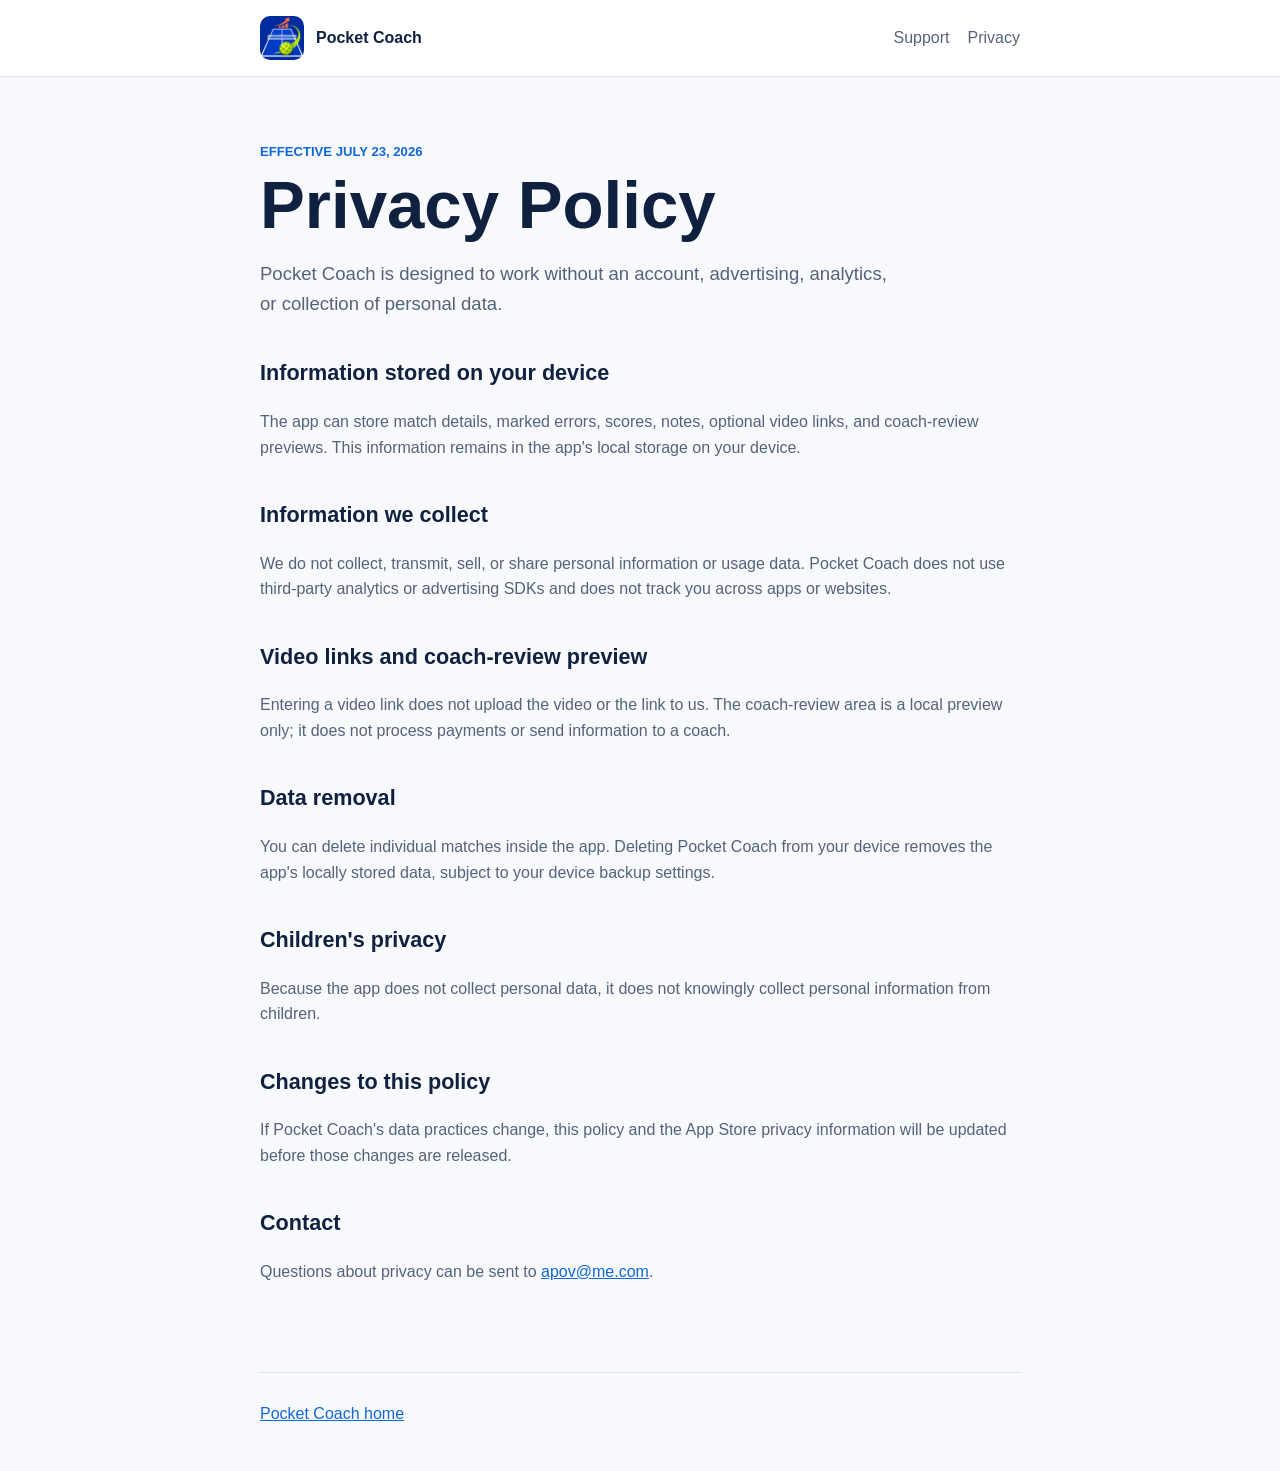
==== privacy.html @ d2ca0618 "Publish Pocket Coach support site" ====
<!doctype html>
<html lang="en">
<head>
  <meta charset="utf-8">
  <meta name="viewport" content="width=device-width, initial-scale=1">
  <meta name="description" content="Privacy policy for the Pocket Coach iOS app.">
  <title>Privacy Policy - Pocket Coach</title>
  <link rel="icon" type="image/png" sizes="32x32" href="assets/favicon-32.png">
  <link rel="apple-touch-icon" href="assets/apple-touch-icon.png">
  <link rel="stylesheet" href="styles.css">
</head>
<body>
  <header><div class="nav"><a class="brand" href="index.html"><img src="assets/apple-touch-icon.png" alt="">Pocket Coach</a><nav aria-label="Main navigation"><a href="support.html">Support</a><a href="privacy.html" aria-current="page">Privacy</a></nav></div></header>
  <main>
    <div class="eyebrow">Effective July 23, 2026</div>
    <h1>Privacy Policy</h1>
    <p class="lead">Pocket Coach is designed to work without an account, advertising, analytics, or collection of personal data.</p>

    <h2>Information stored on your device</h2>
    <p>The app can store match details, marked errors, scores, notes, optional video links, and coach-review previews. This information remains in the app's local storage on your device.</p>

    <h2>Information we collect</h2>
    <p>We do not collect, transmit, sell, or share personal information or usage data. Pocket Coach does not use third-party analytics or advertising SDKs and does not track you across apps or websites.</p>

    <h2>Video links and coach-review preview</h2>
    <p>Entering a video link does not upload the video or the link to us. The coach-review area is a local preview only; it does not process payments or send information to a coach.</p>

    <h2>Data removal</h2>
    <p>You can delete individual matches inside the app. Deleting Pocket Coach from your device removes the app's locally stored data, subject to your device backup settings.</p>

    <h2>Children's privacy</h2>
    <p>Because the app does not collect personal data, it does not knowingly collect personal information from children.</p>

    <h2>Changes to this policy</h2>
    <p>If Pocket Coach's data practices change, this policy and the App Store privacy information will be updated before those changes are released.</p>

    <h2>Contact</h2>
    <p>Questions about privacy can be sent to <a href="mailto:apov@me.com">apov@me.com</a>.</p>
  </main>
  <footer><a href="index.html">Pocket Coach home</a></footer>
</body>
</html>
---- styles.css ----
:root {
  color-scheme: light dark;
  --ink: #10213f;
  --muted: #54637a;
  --paper: #f7f9fc;
  --surface: #ffffff;
  --blue: #1267d6;
  --lime: #9fe31a;
  --coral: #ff6b5c;
  --line: #dce3ed;
}

* { box-sizing: border-box; }

body {
  margin: 0;
  background: var(--paper);
  color: var(--ink);
  font-family: -apple-system, BlinkMacSystemFont, "Segoe UI", sans-serif;
  line-height: 1.6;
}

a { color: var(--blue); }

header {
  border-bottom: 1px solid var(--line);
  background: var(--surface);
}

.nav, main, footer {
  width: min(760px, calc(100% - 40px));
  margin: 0 auto;
}

.nav {
  min-height: 76px;
  display: flex;
  align-items: center;
  justify-content: space-between;
  gap: 20px;
}

.brand {
  display: flex;
  align-items: center;
  gap: 12px;
  color: var(--ink);
  font-weight: 750;
  text-decoration: none;
}

.brand img { width: 44px; height: 44px; border-radius: 10px; }
.nav nav { display: flex; gap: 18px; }
.nav nav a { color: var(--muted); text-decoration: none; }

main { padding: 64px 0 72px; }

.eyebrow {
  color: var(--blue);
  font-size: 0.82rem;
  font-weight: 750;
  text-transform: uppercase;
}

h1 { margin: 8px 0 16px; font-size: clamp(2.2rem, 8vw, 4.2rem); line-height: 1.05; }
h2 { margin-top: 38px; font-size: 1.35rem; }
p, li { color: var(--muted); }
.lead { max-width: 640px; font-size: 1.16rem; }

.actions { display: flex; gap: 12px; margin-top: 28px; flex-wrap: wrap; }
.button {
  display: inline-flex;
  align-items: center;
  min-height: 44px;
  padding: 9px 16px;
  border: 1px solid var(--blue);
  border-radius: 6px;
  background: var(--blue);
  color: white;
  font-weight: 650;
  text-decoration: none;
}
.button.secondary { background: transparent; color: var(--blue); }

.feature-list {
  margin: 48px 0 0;
  padding: 28px 0;
  border-top: 1px solid var(--line);
  border-bottom: 1px solid var(--line);
  display: grid;
  grid-template-columns: repeat(3, 1fr);
  gap: 24px;
}
.feature-list strong { display: block; margin-bottom: 5px; }
.feature-list span { color: var(--muted); }

.notice {
  margin: 28px 0;
  padding: 16px 18px;
  border-left: 4px solid var(--lime);
  background: var(--surface);
}

footer { padding: 28px 0 44px; border-top: 1px solid var(--line); color: var(--muted); }

@media (max-width: 620px) {
  .nav { align-items: flex-start; padding: 15px 0; flex-direction: column; }
  .nav nav { padding-bottom: 4px; }
  main { padding-top: 44px; }
  .feature-list { grid-template-columns: 1fr; }
}

@media (prefers-color-scheme: dark) {
  :root {
    --ink: #f4f7fc;
    --muted: #b2bfd1;
    --paper: #0e1624;
    --surface: #151f30;
    --blue: #65a5ff;
    --line: #2d3a4f;
  }
}
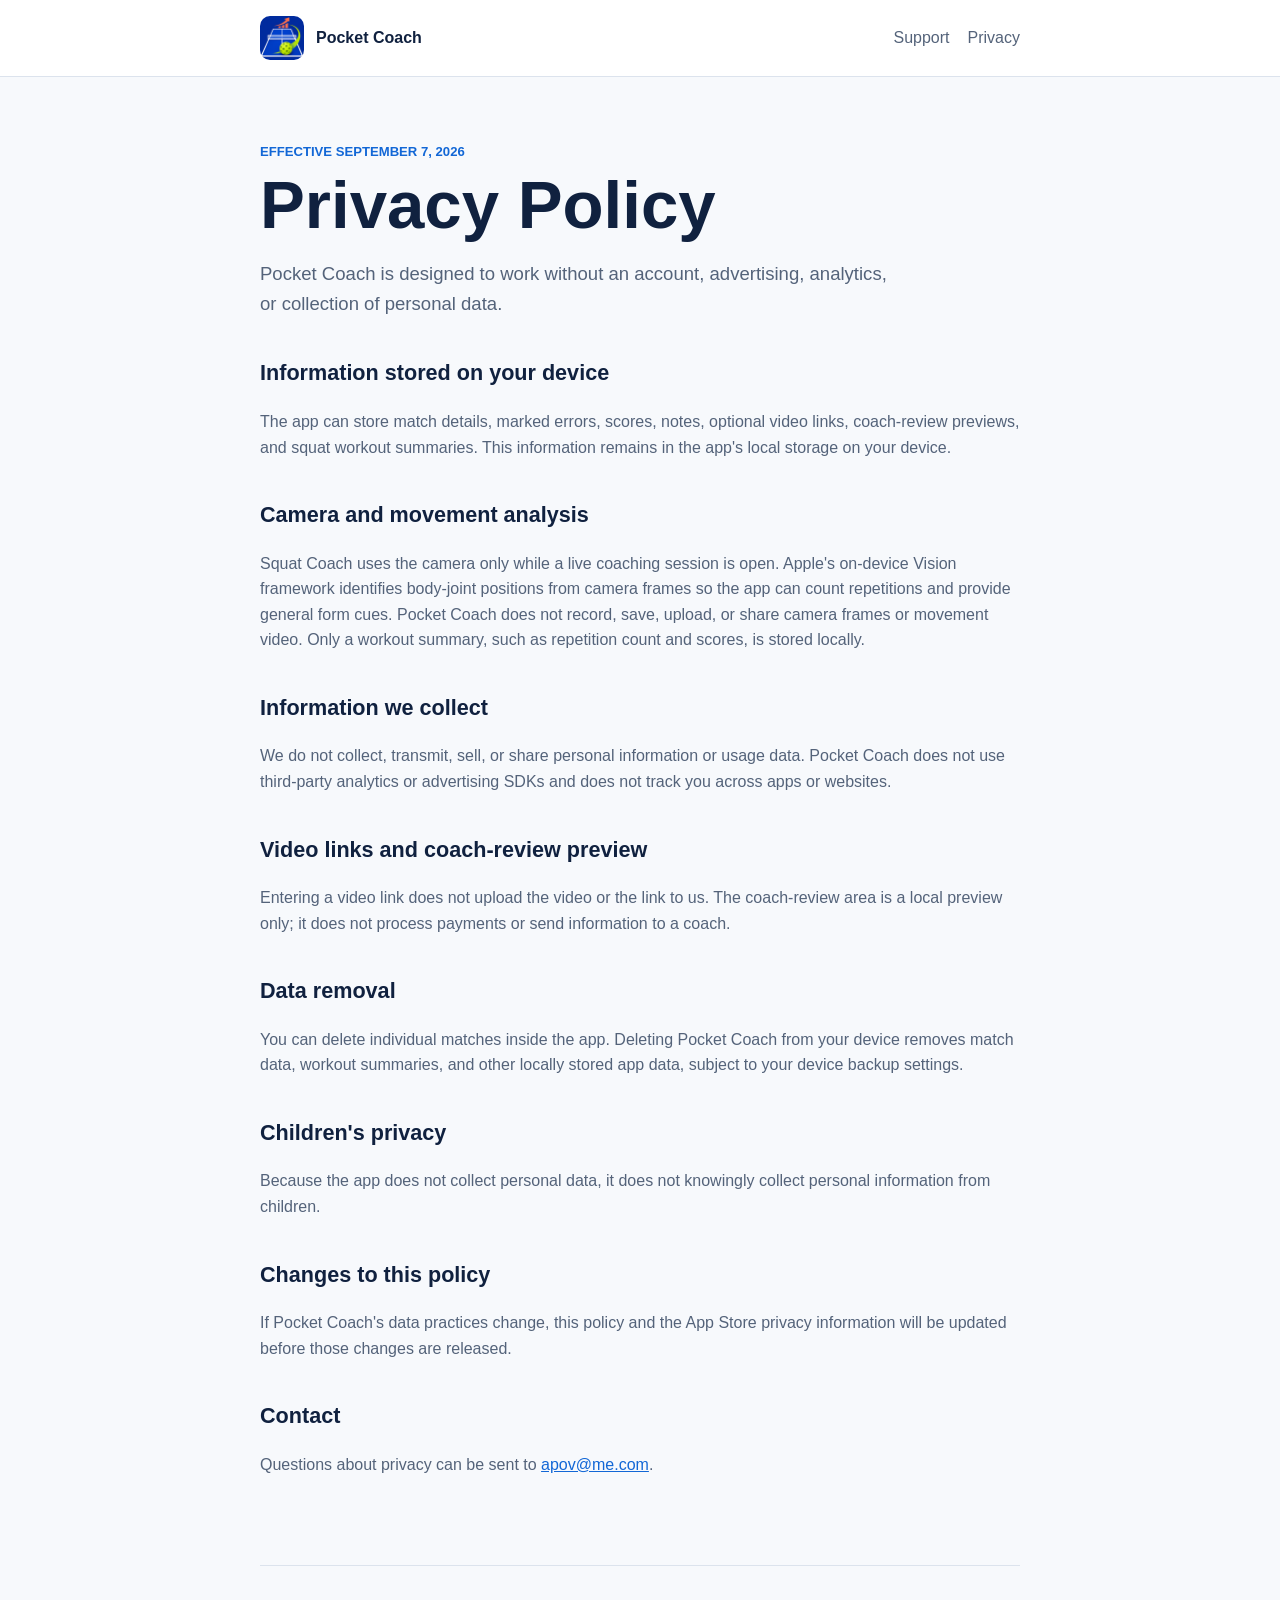
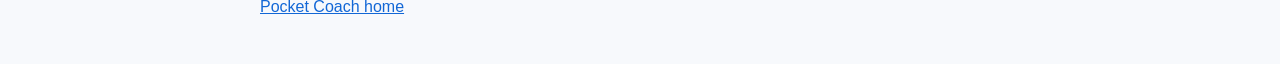
==== commit b67b7943: "Document on-device movement analysis" ====
--- a/privacy.html
+++ b/privacy.html
@@ -12,12 +12,15 @@
 <body>
   <header><div class="nav"><a class="brand" href="index.html"><img src="assets/apple-touch-icon.png" alt="">Pocket Coach</a><nav aria-label="Main navigation"><a href="support.html">Support</a><a href="privacy.html" aria-current="page">Privacy</a></nav></div></header>
   <main>
-    <div class="eyebrow">Effective July 23, 2026</div>
+    <div class="eyebrow">Effective September 7, 2026</div>
     <h1>Privacy Policy</h1>
     <p class="lead">Pocket Coach is designed to work without an account, advertising, analytics, or collection of personal data.</p>
 
     <h2>Information stored on your device</h2>
-    <p>The app can store match details, marked errors, scores, notes, optional video links, and coach-review previews. This information remains in the app's local storage on your device.</p>
+    <p>The app can store match details, marked errors, scores, notes, optional video links, coach-review previews, and squat workout summaries. This information remains in the app's local storage on your device.</p>
+
+    <h2>Camera and movement analysis</h2>
+    <p>Squat Coach uses the camera only while a live coaching session is open. Apple's on-device Vision framework identifies body-joint positions from camera frames so the app can count repetitions and provide general form cues. Pocket Coach does not record, save, upload, or share camera frames or movement video. Only a workout summary, such as repetition count and scores, is stored locally.</p>
 
     <h2>Information we collect</h2>
     <p>We do not collect, transmit, sell, or share personal information or usage data. Pocket Coach does not use third-party analytics or advertising SDKs and does not track you across apps or websites.</p>
@@ -26,7 +29,7 @@
     <p>Entering a video link does not upload the video or the link to us. The coach-review area is a local preview only; it does not process payments or send information to a coach.</p>
 
     <h2>Data removal</h2>
-    <p>You can delete individual matches inside the app. Deleting Pocket Coach from your device removes the app's locally stored data, subject to your device backup settings.</p>
+    <p>You can delete individual matches inside the app. Deleting Pocket Coach from your device removes match data, workout summaries, and other locally stored app data, subject to your device backup settings.</p>
 
     <h2>Children's privacy</h2>
     <p>Because the app does not collect personal data, it does not knowingly collect personal information from children.</p>
@@ -40,4 +43,3 @@
   <footer><a href="index.html">Pocket Coach home</a></footer>
 </body>
 </html>
-
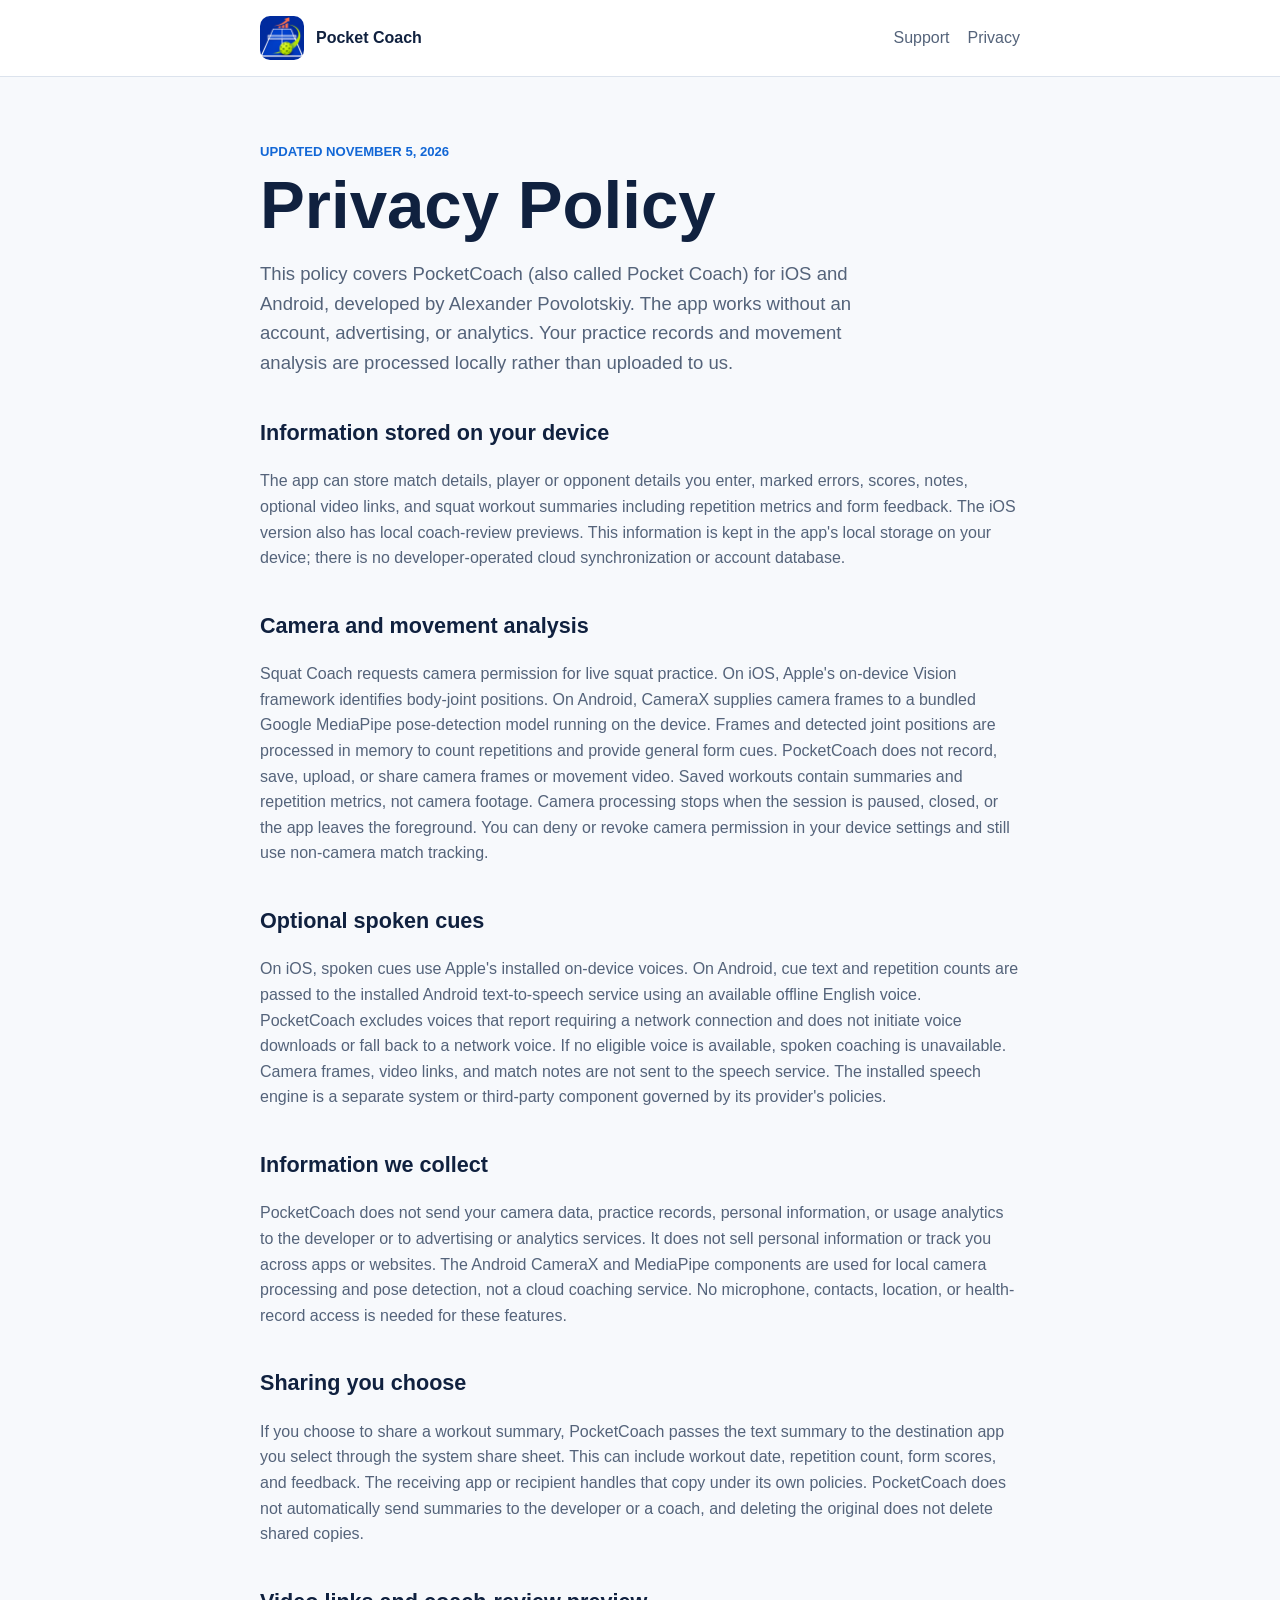
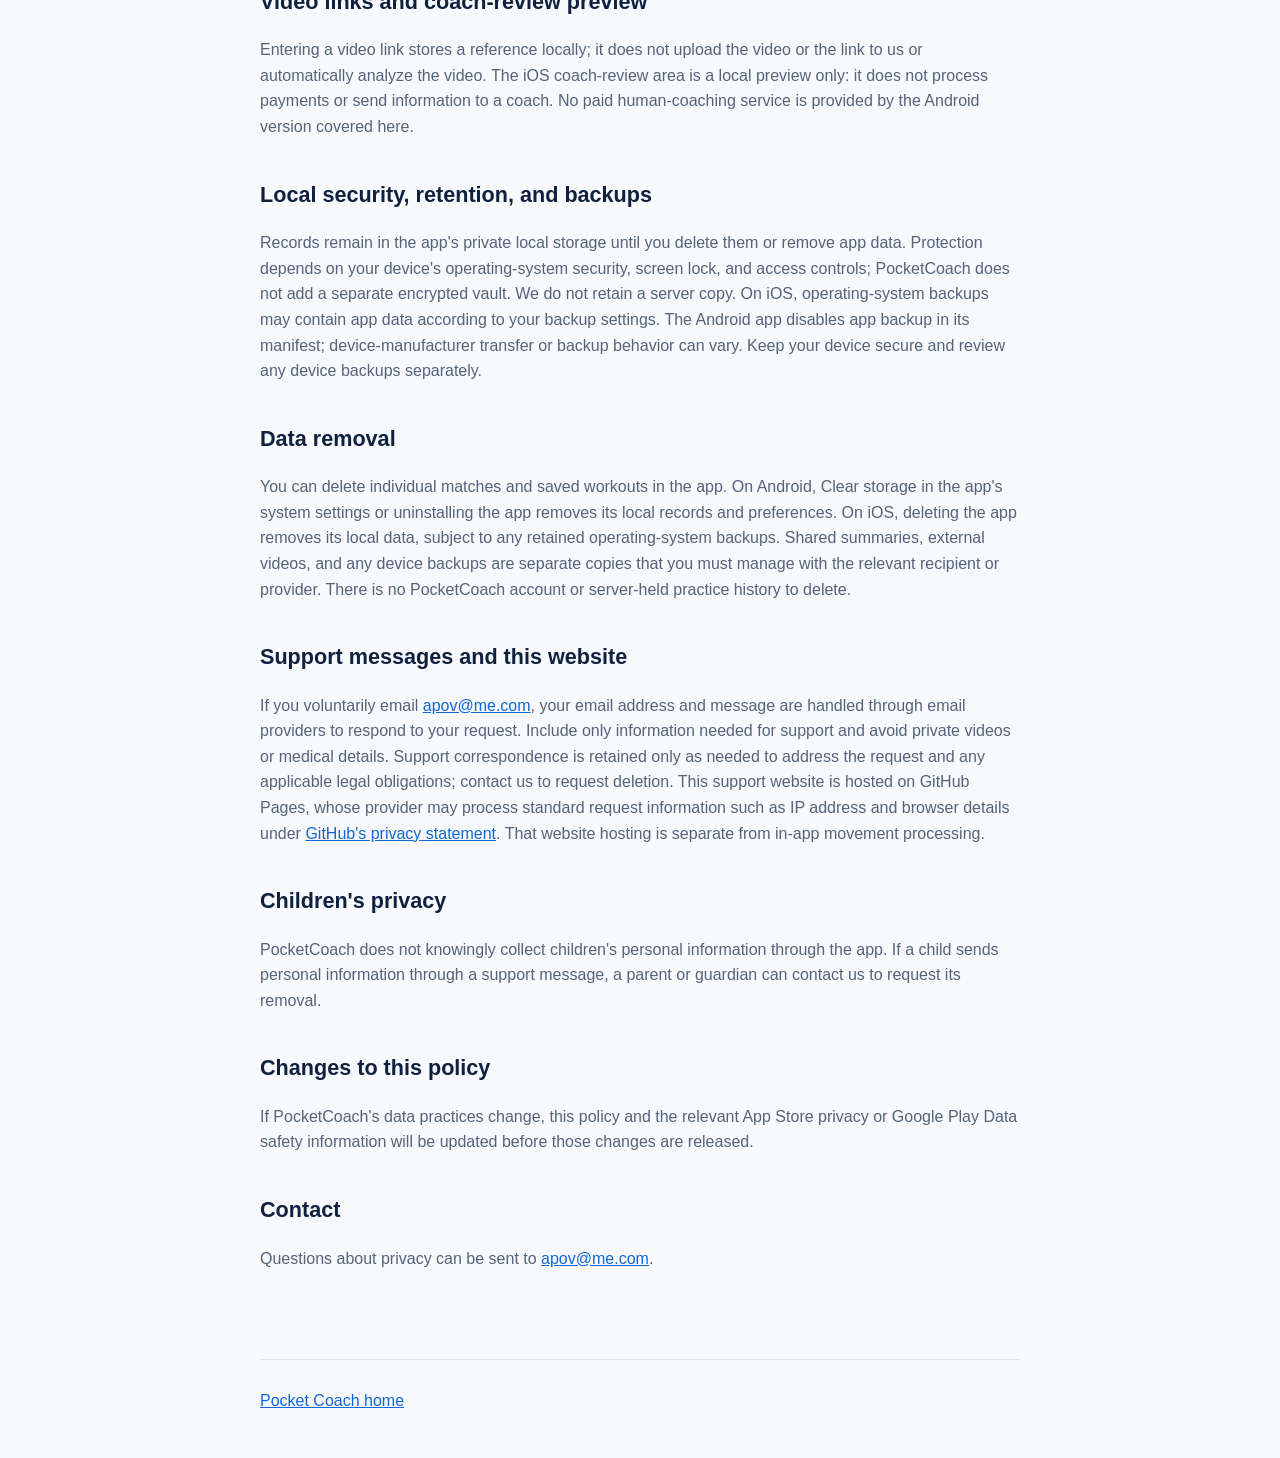
==== commit fde96017: "Cover Android local pose processing and offline speech in privacy policy" ====
--- a/privacy.html
+++ b/privacy.html
@@ -3,7 +3,7 @@
 <head>
   <meta charset="utf-8">
   <meta name="viewport" content="width=device-width, initial-scale=1">
-  <meta name="description" content="Privacy policy for the Pocket Coach iOS app.">
+  <meta name="description" content="Privacy policy for PocketCoach (Pocket Coach) on iOS and Android.">
   <title>Privacy Policy - Pocket Coach</title>
   <link rel="icon" type="image/png" sizes="32x32" href="assets/favicon-32.png">
   <link rel="apple-touch-icon" href="assets/apple-touch-icon.png">
@@ -12,30 +12,42 @@
 <body>
   <header><div class="nav"><a class="brand" href="index.html"><img src="assets/apple-touch-icon.png" alt="">Pocket Coach</a><nav aria-label="Main navigation"><a href="support.html">Support</a><a href="privacy.html" aria-current="page">Privacy</a></nav></div></header>
   <main>
-    <div class="eyebrow">Effective September 7, 2026</div>
+    <div class="eyebrow">Updated November 5, 2026</div>
     <h1>Privacy Policy</h1>
-    <p class="lead">Pocket Coach is designed to work without an account, advertising, analytics, or collection of personal data.</p>
+    <p class="lead">This policy covers PocketCoach (also called Pocket Coach) for iOS and Android, developed by Alexander Povolotskiy. The app works without an account, advertising, or analytics. Your practice records and movement analysis are processed locally rather than uploaded to us.</p>
 
     <h2>Information stored on your device</h2>
-    <p>The app can store match details, marked errors, scores, notes, optional video links, coach-review previews, and squat workout summaries. This information remains in the app's local storage on your device.</p>
+    <p>The app can store match details, player or opponent details you enter, marked errors, scores, notes, optional video links, and squat workout summaries including repetition metrics and form feedback. The iOS version also has local coach-review previews. This information is kept in the app's local storage on your device; there is no developer-operated cloud synchronization or account database.</p>
 
     <h2>Camera and movement analysis</h2>
-    <p>Squat Coach uses the camera only while a live coaching session is open. Apple's on-device Vision framework identifies body-joint positions from camera frames so the app can count repetitions and provide general form cues. Pocket Coach does not record, save, upload, or share camera frames or movement video. Only a workout summary, such as repetition count and scores, is stored locally.</p>
+    <p>Squat Coach requests camera permission for live squat practice. On iOS, Apple's on-device Vision framework identifies body-joint positions. On Android, CameraX supplies camera frames to a bundled Google MediaPipe pose-detection model running on the device. Frames and detected joint positions are processed in memory to count repetitions and provide general form cues. PocketCoach does not record, save, upload, or share camera frames or movement video. Saved workouts contain summaries and repetition metrics, not camera footage. Camera processing stops when the session is paused, closed, or the app leaves the foreground. You can deny or revoke camera permission in your device settings and still use non-camera match tracking.</p>
+
+    <h2>Optional spoken cues</h2>
+    <p>On iOS, spoken cues use Apple's installed on-device voices. On Android, cue text and repetition counts are passed to the installed Android text-to-speech service using an available offline English voice. PocketCoach excludes voices that report requiring a network connection and does not initiate voice downloads or fall back to a network voice. If no eligible voice is available, spoken coaching is unavailable. Camera frames, video links, and match notes are not sent to the speech service. The installed speech engine is a separate system or third-party component governed by its provider's policies.</p>
 
     <h2>Information we collect</h2>
-    <p>We do not collect, transmit, sell, or share personal information or usage data. Pocket Coach does not use third-party analytics or advertising SDKs and does not track you across apps or websites.</p>
+    <p>PocketCoach does not send your camera data, practice records, personal information, or usage analytics to the developer or to advertising or analytics services. It does not sell personal information or track you across apps or websites. The Android CameraX and MediaPipe components are used for local camera processing and pose detection, not a cloud coaching service. No microphone, contacts, location, or health-record access is needed for these features.</p>
+
+    <h2>Sharing you choose</h2>
+    <p>If you choose to share a workout summary, PocketCoach passes the text summary to the destination app you select through the system share sheet. This can include workout date, repetition count, form scores, and feedback. The receiving app or recipient handles that copy under its own policies. PocketCoach does not automatically send summaries to the developer or a coach, and deleting the original does not delete shared copies.</p>
 
     <h2>Video links and coach-review preview</h2>
-    <p>Entering a video link does not upload the video or the link to us. The coach-review area is a local preview only; it does not process payments or send information to a coach.</p>
+    <p>Entering a video link stores a reference locally; it does not upload the video or the link to us or automatically analyze the video. The iOS coach-review area is a local preview only: it does not process payments or send information to a coach. No paid human-coaching service is provided by the Android version covered here.</p>
+
+    <h2>Local security, retention, and backups</h2>
+    <p>Records remain in the app's private local storage until you delete them or remove app data. Protection depends on your device's operating-system security, screen lock, and access controls; PocketCoach does not add a separate encrypted vault. We do not retain a server copy. On iOS, operating-system backups may contain app data according to your backup settings. The Android app disables app backup in its manifest; device-manufacturer transfer or backup behavior can vary. Keep your device secure and review any device backups separately.</p>
 
     <h2>Data removal</h2>
-    <p>You can delete individual matches inside the app. Deleting Pocket Coach from your device removes match data, workout summaries, and other locally stored app data, subject to your device backup settings.</p>
+    <p>You can delete individual matches and saved workouts in the app. On Android, Clear storage in the app's system settings or uninstalling the app removes its local records and preferences. On iOS, deleting the app removes its local data, subject to any retained operating-system backups. Shared summaries, external videos, and any device backups are separate copies that you must manage with the relevant recipient or provider. There is no PocketCoach account or server-held practice history to delete.</p>
+
+    <h2>Support messages and this website</h2>
+    <p>If you voluntarily email <a href="mailto:apov@me.com">apov@me.com</a>, your email address and message are handled through email providers to respond to your request. Include only information needed for support and avoid private videos or medical details. Support correspondence is retained only as needed to address the request and any applicable legal obligations; contact us to request deletion. This support website is hosted on GitHub Pages, whose provider may process standard request information such as IP address and browser details under <a href="https://docs.github.com/en/site-policy/privacy-policies/github-general-privacy-statement">GitHub's privacy statement</a>. That website hosting is separate from in-app movement processing.</p>
 
     <h2>Children's privacy</h2>
-    <p>Because the app does not collect personal data, it does not knowingly collect personal information from children.</p>
+    <p>PocketCoach does not knowingly collect children's personal information through the app. If a child sends personal information through a support message, a parent or guardian can contact us to request its removal.</p>
 
     <h2>Changes to this policy</h2>
-    <p>If Pocket Coach's data practices change, this policy and the App Store privacy information will be updated before those changes are released.</p>
+    <p>If PocketCoach's data practices change, this policy and the relevant App Store privacy or Google Play Data safety information will be updated before those changes are released.</p>
 
     <h2>Contact</h2>
     <p>Questions about privacy can be sent to <a href="mailto:apov@me.com">apov@me.com</a>.</p>
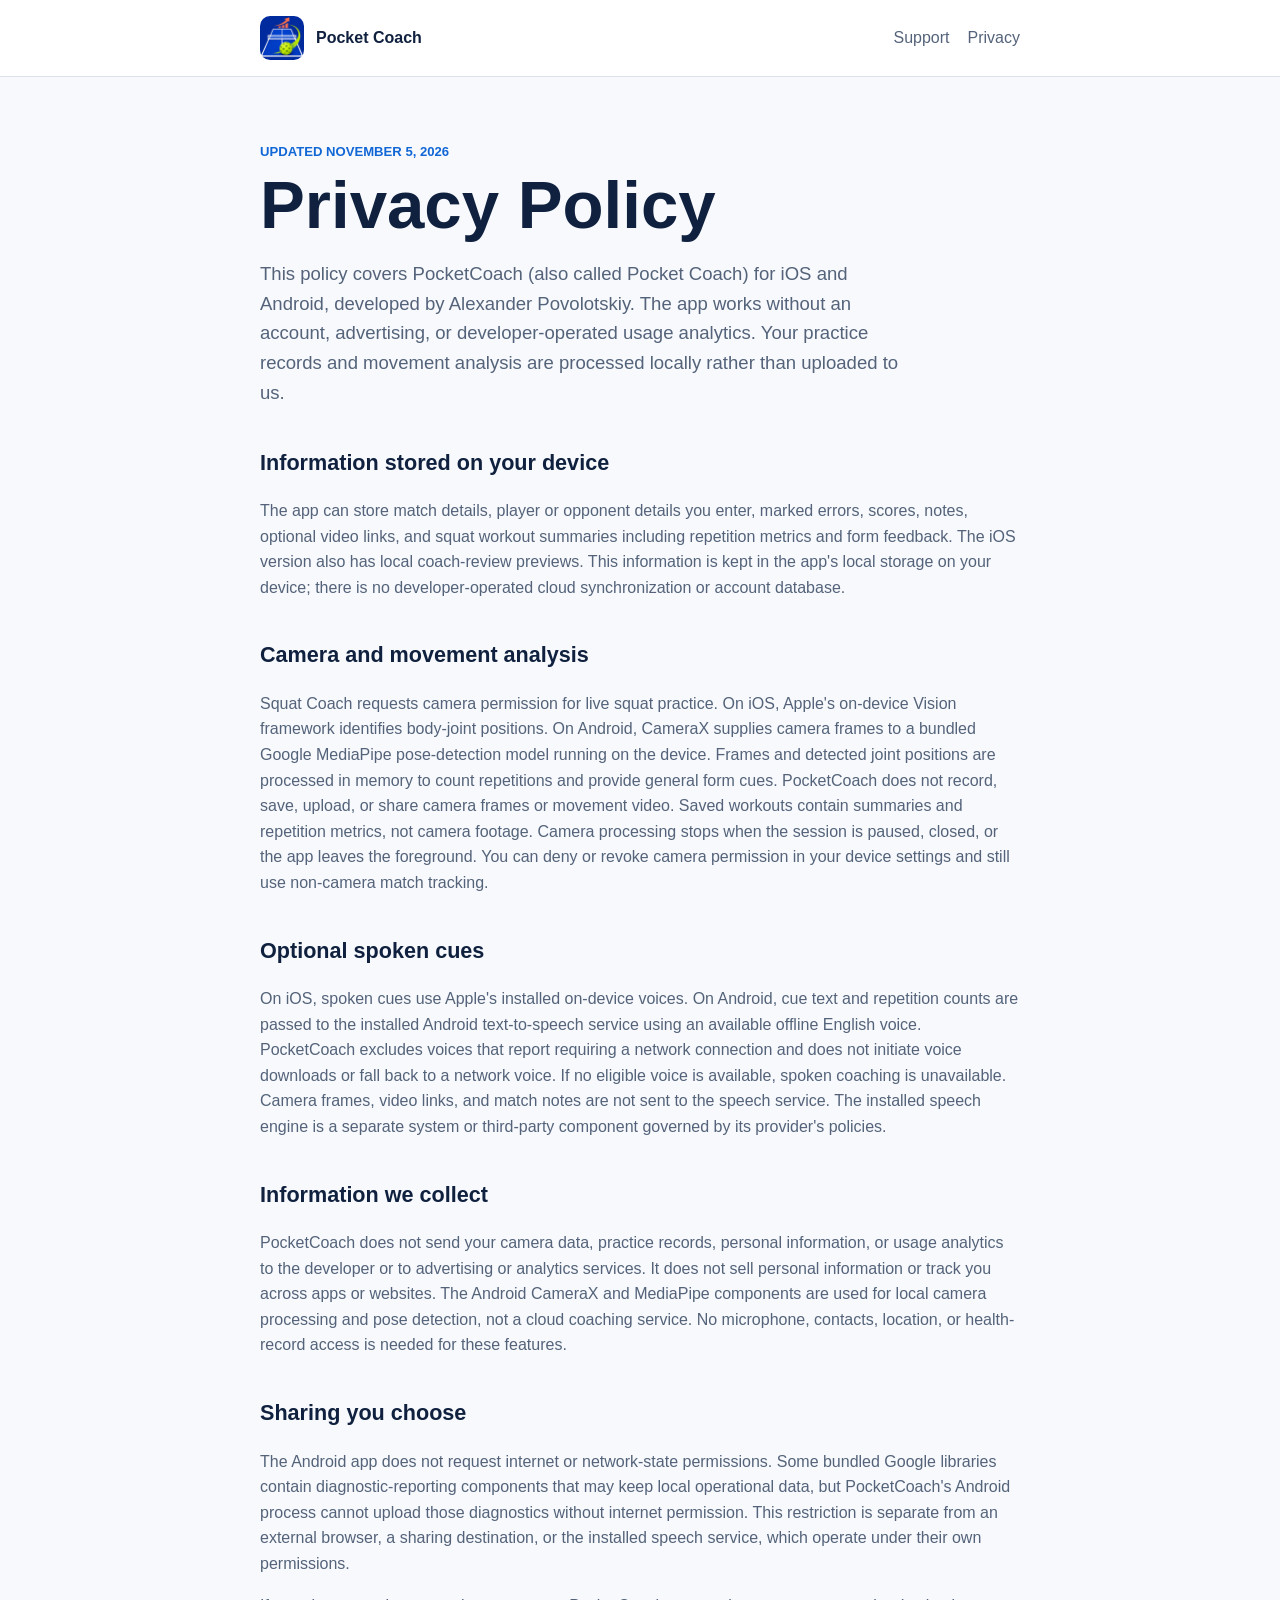
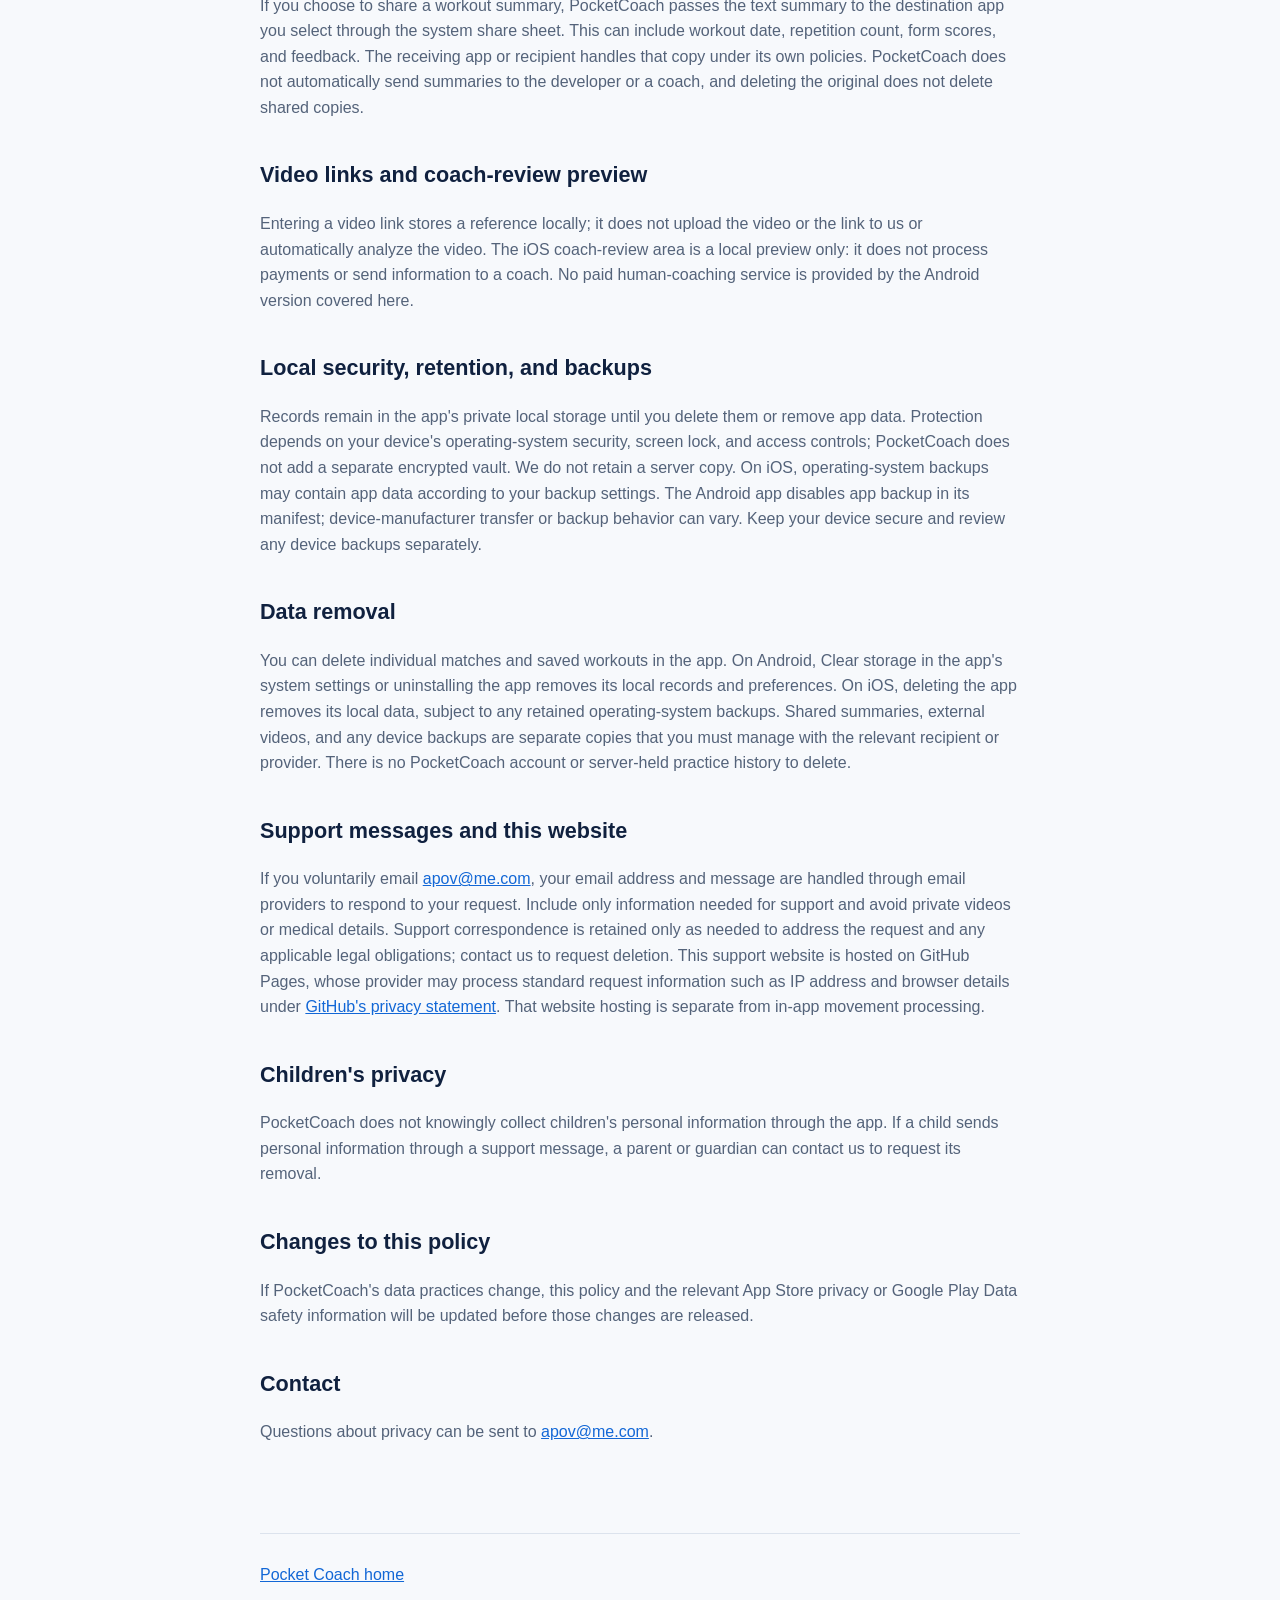
==== commit 41e41742: "Clarify Android SDK diagnostic network restrictions" ====
--- a/privacy.html
+++ b/privacy.html
@@ -14,7 +14,7 @@
   <main>
     <div class="eyebrow">Updated November 5, 2026</div>
     <h1>Privacy Policy</h1>
-    <p class="lead">This policy covers PocketCoach (also called Pocket Coach) for iOS and Android, developed by Alexander Povolotskiy. The app works without an account, advertising, or analytics. Your practice records and movement analysis are processed locally rather than uploaded to us.</p>
+    <p class="lead">This policy covers PocketCoach (also called Pocket Coach) for iOS and Android, developed by Alexander Povolotskiy. The app works without an account, advertising, or developer-operated usage analytics. Your practice records and movement analysis are processed locally rather than uploaded to us.</p>
 
     <h2>Information stored on your device</h2>
     <p>The app can store match details, player or opponent details you enter, marked errors, scores, notes, optional video links, and squat workout summaries including repetition metrics and form feedback. The iOS version also has local coach-review previews. This information is kept in the app's local storage on your device; there is no developer-operated cloud synchronization or account database.</p>
@@ -29,6 +29,7 @@
     <p>PocketCoach does not send your camera data, practice records, personal information, or usage analytics to the developer or to advertising or analytics services. It does not sell personal information or track you across apps or websites. The Android CameraX and MediaPipe components are used for local camera processing and pose detection, not a cloud coaching service. No microphone, contacts, location, or health-record access is needed for these features.</p>
 
     <h2>Sharing you choose</h2>
+    <p>The Android app does not request internet or network-state permissions. Some bundled Google libraries contain diagnostic-reporting components that may keep local operational data, but PocketCoach's Android process cannot upload those diagnostics without internet permission. This restriction is separate from an external browser, a sharing destination, or the installed speech service, which operate under their own permissions.</p>
     <p>If you choose to share a workout summary, PocketCoach passes the text summary to the destination app you select through the system share sheet. This can include workout date, repetition count, form scores, and feedback. The receiving app or recipient handles that copy under its own policies. PocketCoach does not automatically send summaries to the developer or a coach, and deleting the original does not delete shared copies.</p>
 
     <h2>Video links and coach-review preview</h2>
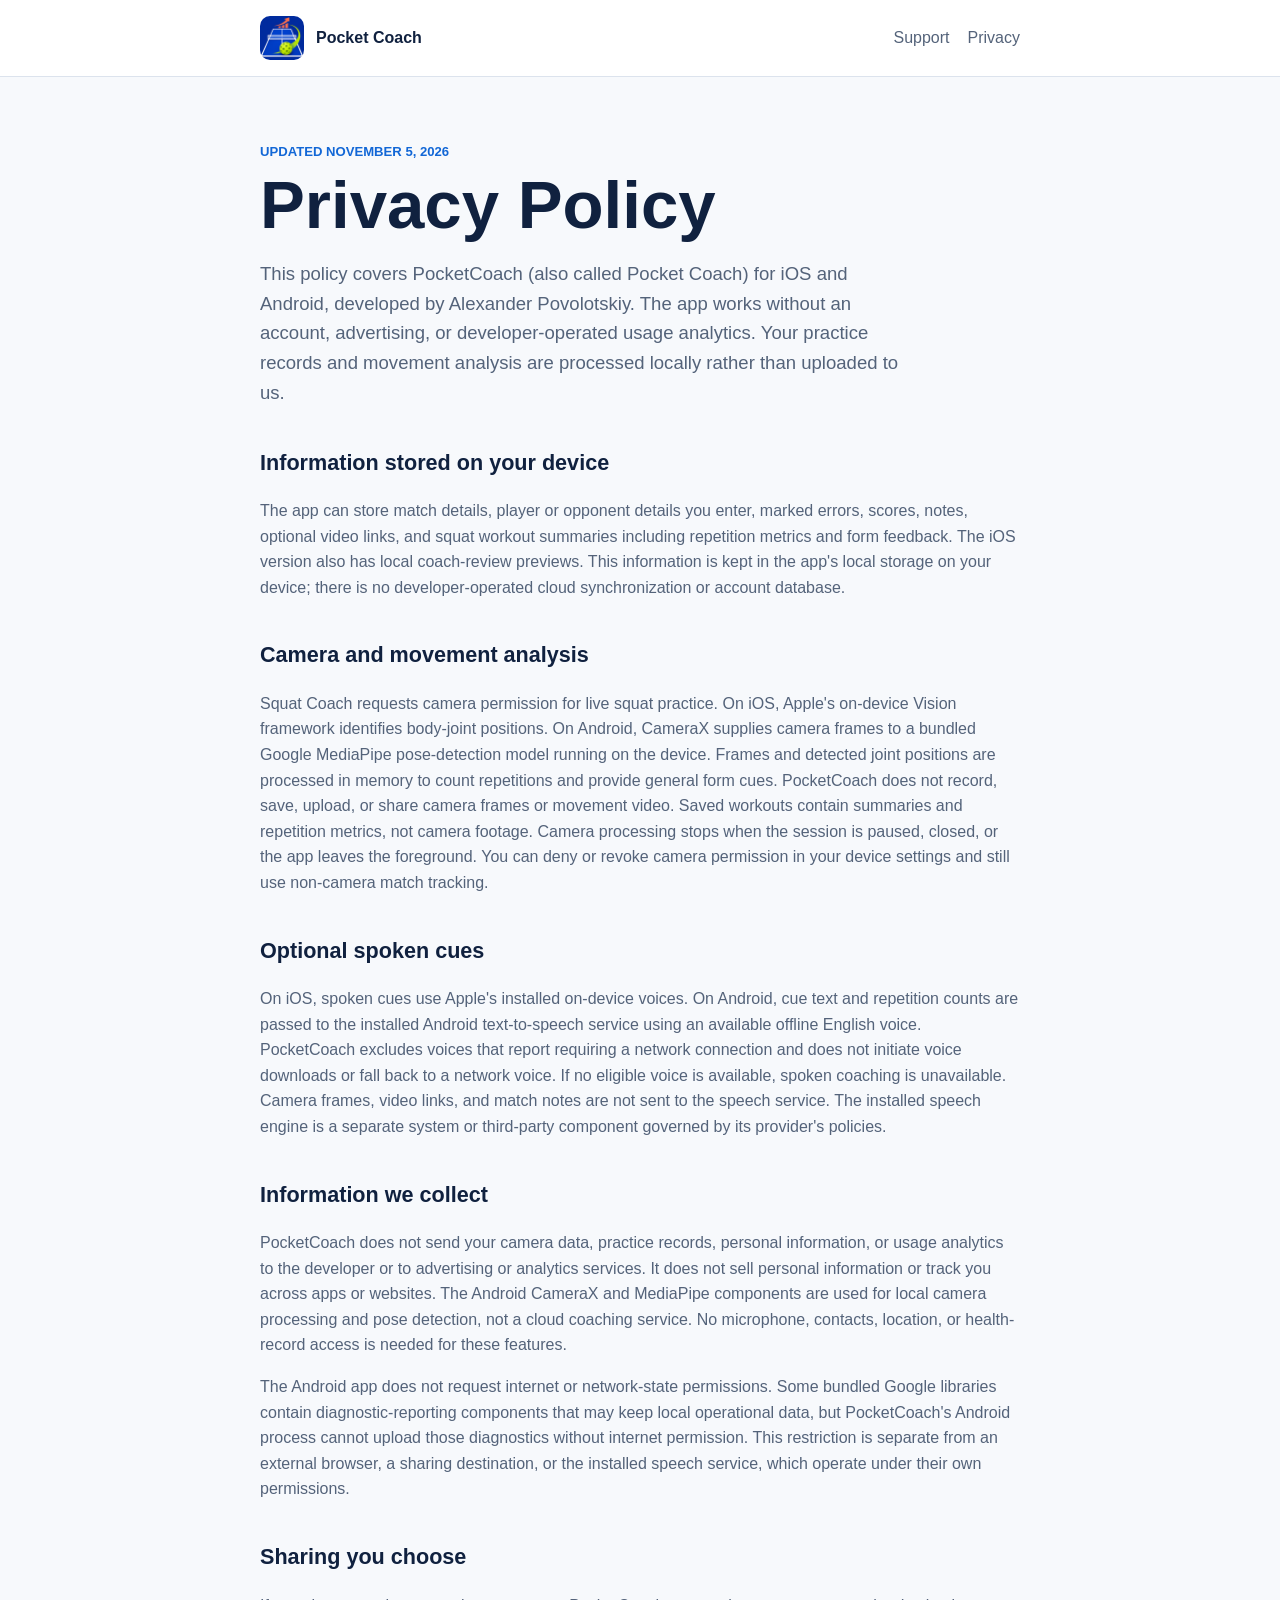
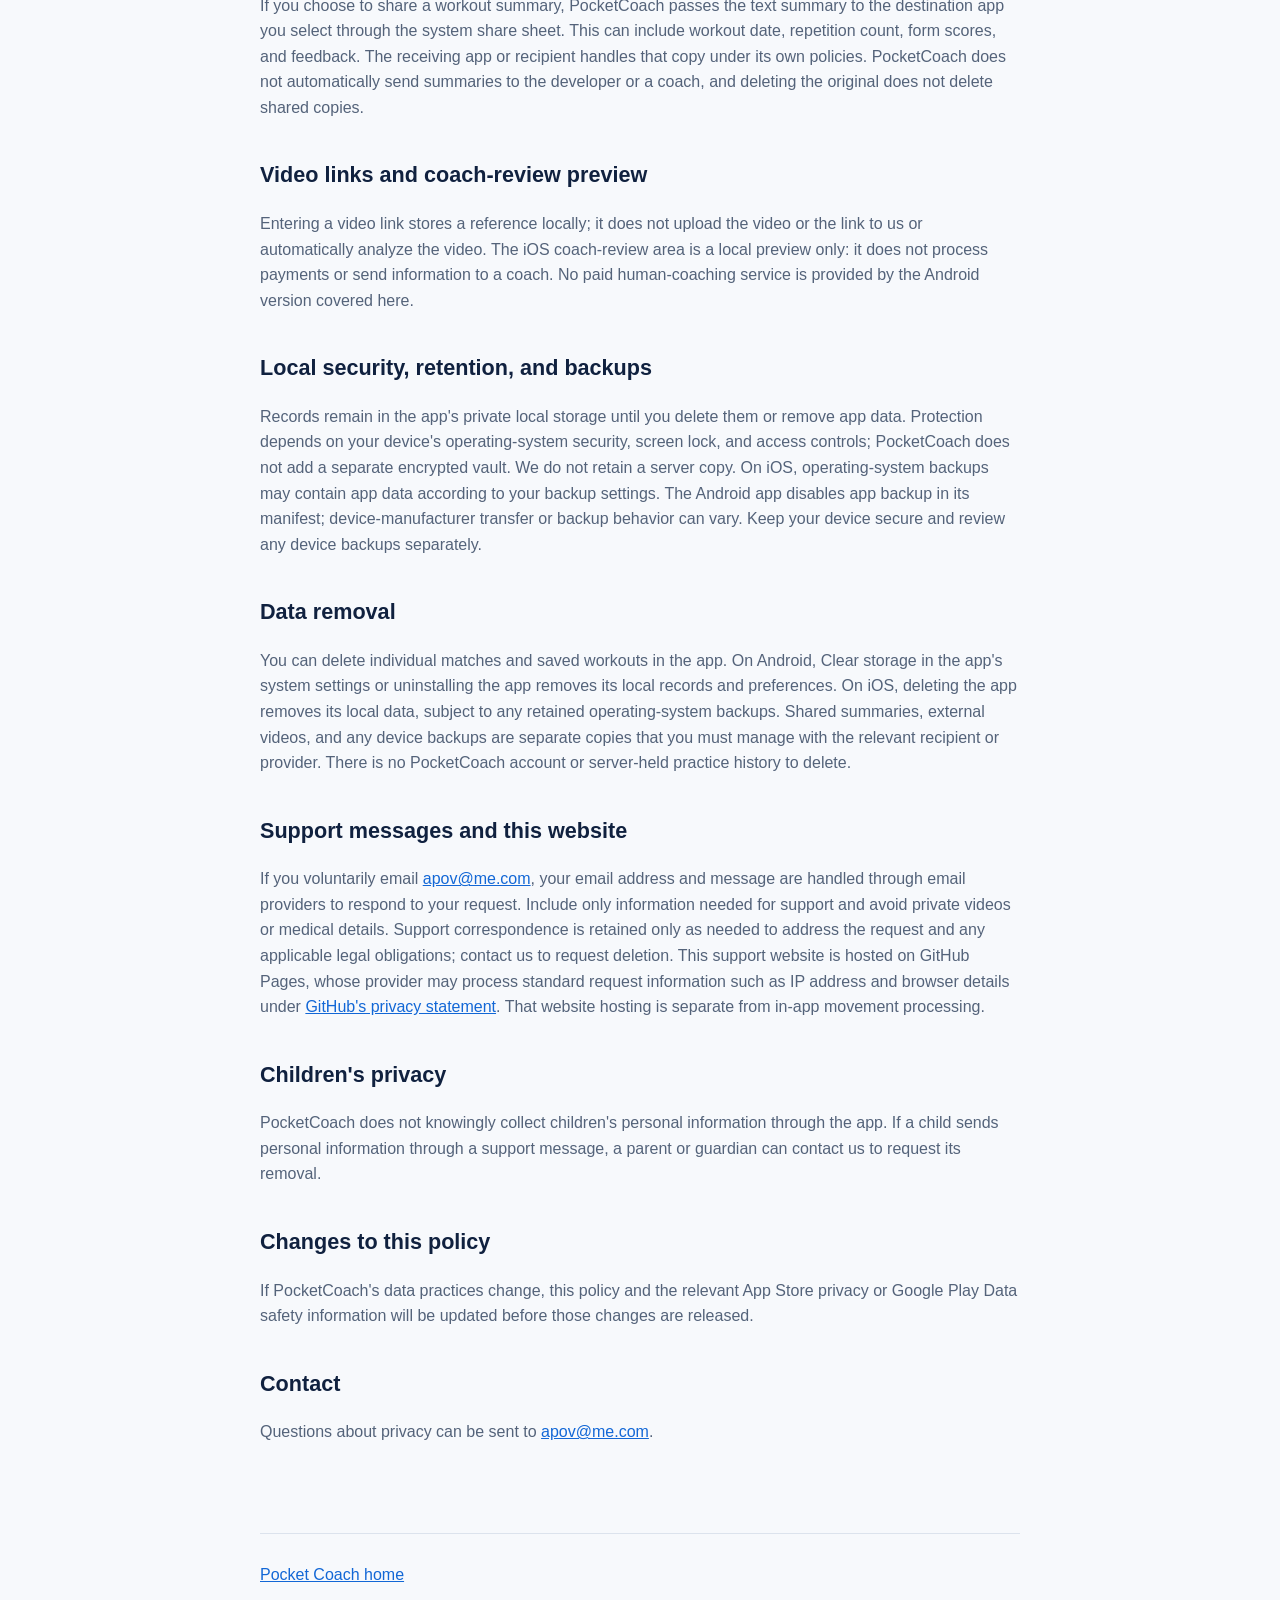
==== commit c9b07daf: "Group SDK disclosures with data practices" ====
--- a/privacy.html
+++ b/privacy.html
@@ -28,8 +28,8 @@
     <h2>Information we collect</h2>
     <p>PocketCoach does not send your camera data, practice records, personal information, or usage analytics to the developer or to advertising or analytics services. It does not sell personal information or track you across apps or websites. The Android CameraX and MediaPipe components are used for local camera processing and pose detection, not a cloud coaching service. No microphone, contacts, location, or health-record access is needed for these features.</p>
 
+    <p>The Android app does not request internet or network-state permissions. Some bundled Google libraries contain diagnostic-reporting components that may keep local operational data, but PocketCoach's Android process cannot upload those diagnostics without internet permission. This restriction is separate from an external browser, a sharing destination, or the installed speech service, which operate under their own permissions.</p>
     <h2>Sharing you choose</h2>
-    <p>The Android app does not request internet or network-state permissions. Some bundled Google libraries contain diagnostic-reporting components that may keep local operational data, but PocketCoach's Android process cannot upload those diagnostics without internet permission. This restriction is separate from an external browser, a sharing destination, or the installed speech service, which operate under their own permissions.</p>
     <p>If you choose to share a workout summary, PocketCoach passes the text summary to the destination app you select through the system share sheet. This can include workout date, repetition count, form scores, and feedback. The receiving app or recipient handles that copy under its own policies. PocketCoach does not automatically send summaries to the developer or a coach, and deleting the original does not delete shared copies.</p>
 
     <h2>Video links and coach-review preview</h2>
